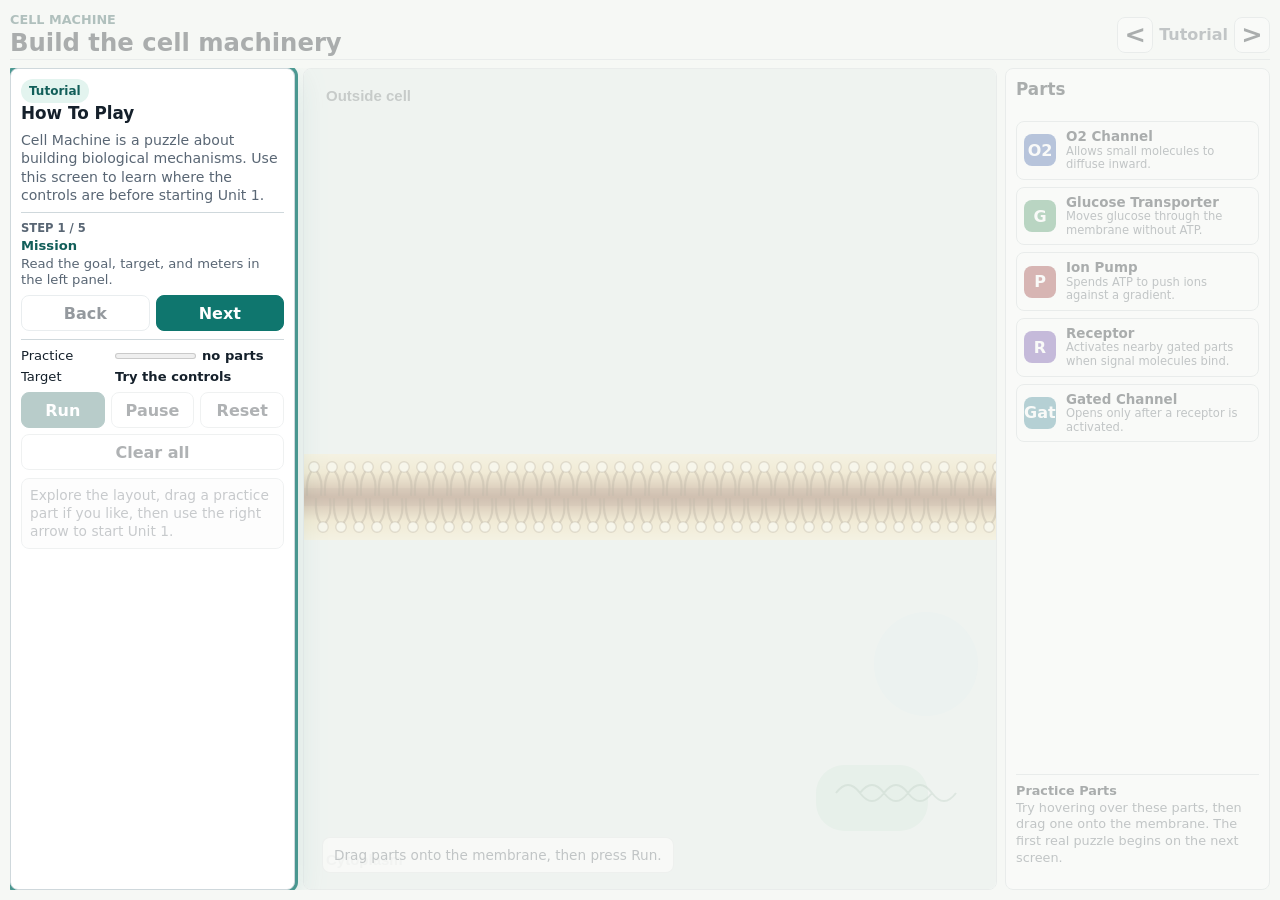
==== outputs/cell-machine/index.html @ 895e94df "Add standalone Cell Machine source" ====
<!doctype html>
<html lang="en">
  <head>
    <meta charset="utf-8" />
    <meta name="viewport" content="width=device-width, initial-scale=1" />
    <title>Cell Machine</title>
    <link rel="stylesheet" href="styles.css?v=130" />
  </head>
  <body>
    <main class="app-shell">
      <section class="topbar" aria-label="Game header">
        <div>
          <p class="kicker">Cell Machine</p>
          <h1>Build the cell machinery</h1>
        </div>
        <div class="level-nav" aria-label="Level controls">
          <button class="icon-button" id="prevLevel" title="Previous level" aria-label="Previous level">&lt;</button>
          <span id="levelCounter">Unit 1 Level 1</span>
          <button class="icon-button" id="nextLevel" title="Next level" aria-label="Next level">&gt;</button>
        </div>
      </section>

      <section class="game-layout">
        <aside class="panel mission-panel">
          <div class="mission-heading">
            <span class="badge" id="levelTag">Membrane Transport</span>
            <h2 id="levelTitle">Oxygen Diffusion</h2>
          </div>
          <p id="levelPrompt"></p>
          <div class="tutorial-panel is-hidden" id="tutorialPanel"></div>
          <div class="meters" aria-label="Cell meters">
            <div class="meter-row">
              <span>ATP</span>
              <meter id="atpMeter" min="0" max="100" value="50"></meter>
              <strong id="atpValue">50</strong>
            </div>
            <div class="meter-row" id="potentialRow">
              <span>Potential</span>
              <meter id="potentialMeter" min="-80" max="60" value="0"></meter>
              <strong id="potentialValue">0 mV</strong>
            </div>
            <div class="meter-row">
              <span id="gradientLabel">Gradient</span>
              <meter id="gradientMeter" min="0" max="100" value="40"></meter>
              <strong id="gradientValue">40</strong>
            </div>
            <div class="meter-row">
              <span>Target</span>
              <strong id="targetValue">0 / 8 O2</strong>
            </div>
          </div>
          <div class="potential-plot" id="potentialPlotPanel" aria-label="Action potential over time">
            <div class="plot-heading">
              <span>Action potential</span>
              <strong id="plotReadout">0.0s / 0 mV</strong>
            </div>
            <canvas id="potentialPlot" width="320" height="150"></canvas>
          </div>
          <div class="controls">
            <button id="runButton" class="primary">Run</button>
            <button id="pauseButton">Pause</button>
            <button id="resetButton">Reset</button>
            <button id="clearButton">Clear all</button>
          </div>
          <div class="feedback" id="feedback" role="status" aria-live="polite"></div>
        </aside>

        <section class="board-wrap" aria-label="Cell assembly board">
          <canvas id="gameCanvas" width="960" height="620"></canvas>
          <div class="drop-hint" id="dropHint">Drag parts onto the membrane, then press Run.</div>
        </section>

        <aside class="panel toolbox-panel">
          <h2>Parts</h2>
          <div class="toolbox" id="toolbox" aria-label="Available cell parts"></div>
          <div class="part-info" id="partInfo">
            <strong>Tip</strong>
            <p>Parts work best when placed across the membrane. Pumps consume ATP; synthase needs a stored gradient.</p>
          </div>
        </aside>
      </section>
    </main>

    <script src="game.js?v=130"></script>
  </body>
</html>
---- outputs/cell-machine/styles.css ----
:root {
  --ink: #15202b;
  --muted: #596674;
  --line: #cfd8dc;
  --paper: #f6f8f5;
  --panel: #ffffff;
  --outside: #d7ecff;
  --cell: #dff4de;
  --membrane-a: #f6b26b;
  --membrane-b: #e69138;
  --accent: #0f766e;
  --accent-dark: #115e59;
  --warn: #b45309;
  --good: #15803d;
  font-family: Inter, ui-sans-serif, system-ui, -apple-system, BlinkMacSystemFont, "Segoe UI", sans-serif;
}

* {
  box-sizing: border-box;
}

body {
  margin: 0;
  min-height: 100vh;
  overflow: hidden;
  color: var(--ink);
  background: var(--paper);
}

button {
  border: 1px solid var(--line);
  border-radius: 8px;
  background: #fff;
  color: var(--ink);
  min-height: 36px;
  padding: 0 12px;
  font: inherit;
  font-weight: 700;
  cursor: pointer;
}

button:hover {
  border-color: var(--accent);
}

button:disabled {
  cursor: not-allowed;
  opacity: 0.45;
}

.app-shell {
  width: min(1440px, 100%);
  height: 100vh;
  margin: 0 auto;
  padding: 10px;
  display: flex;
  flex-direction: column;
  gap: 8px;
  overflow: hidden;
}

.topbar {
  display: flex;
  align-items: center;
  justify-content: space-between;
  gap: 12px;
  min-height: 50px;
  flex: 0 0 auto;
  border-bottom: 1px solid var(--line);
}

.kicker {
  margin: 0 0 3px;
  color: var(--accent-dark);
  font-size: 0.8rem;
  font-weight: 800;
  text-transform: uppercase;
  letter-spacing: 0;
}

h1,
h2,
p {
  margin-top: 0;
}

h1 {
  margin-bottom: 0;
  font-size: clamp(1.2rem, 1.9vw, 1.65rem);
  line-height: 1.1;
}

h2 {
  font-size: 1.05rem;
  line-height: 1.2;
}

.level-nav {
  display: flex;
  align-items: center;
  gap: 6px;
  white-space: nowrap;
  color: var(--muted);
  font-weight: 800;
}

.icon-button {
  width: 36px;
  padding: 0;
  font-size: 1.6rem;
  line-height: 1;
}

.game-layout {
  flex: 1;
  min-height: 0;
  display: grid;
  grid-template-columns: minmax(220px, 285px) minmax(390px, 1fr) minmax(210px, 265px);
  gap: 8px;
  overflow: hidden;
}

.panel {
  min-height: 0;
  border: 1px solid var(--line);
  border-radius: 8px;
  background: var(--panel);
  padding: 10px;
}

.mission-panel,
.toolbox-panel {
  display: flex;
  flex-direction: column;
  gap: 8px;
  overflow: auto;
}

.mission-heading h2 {
  margin-bottom: 0;
}

.badge {
  display: inline-flex;
  align-items: center;
  min-height: 24px;
  padding: 0 8px;
  border-radius: 999px;
  background: #e3f4ef;
  color: var(--accent-dark);
  font-size: 0.75rem;
  font-weight: 800;
}

#levelPrompt {
  color: var(--muted);
  line-height: 1.3;
  margin-bottom: 0;
  font-size: 0.88rem;
}

.tutorial-panel {
  display: grid;
  gap: 7px;
  border-top: 1px solid var(--line);
  border-bottom: 1px solid var(--line);
  padding: 8px 0;
  position: relative;
  z-index: 3;
}

.tutorial-step {
  display: grid;
  gap: 2px;
  font-size: 0.82rem;
  line-height: 1.24;
}

.tutorial-step small {
  color: var(--muted);
  font-size: 0.72rem;
  font-weight: 800;
  text-transform: uppercase;
  letter-spacing: 0;
}

.tutorial-step strong {
  color: var(--accent-dark);
}

.tutorial-step span {
  color: var(--muted);
}

.tutorial-controls {
  display: grid;
  grid-template-columns: 1fr 1fr;
  gap: 6px;
}

body.tutorial-active .topbar,
body.tutorial-active .board-wrap,
body.tutorial-active .toolbox-panel,
body.tutorial-active .mission-heading,
body.tutorial-active #levelPrompt,
body.tutorial-active .meters,
body.tutorial-active .potential-plot,
body.tutorial-active .controls,
body.tutorial-active .feedback {
  opacity: 0.34;
  filter: grayscale(0.45);
  transition: opacity 140ms ease, filter 140ms ease, box-shadow 140ms ease;
}

body.tutorial-active .tutorial-panel {
  opacity: 1;
  filter: none;
}

body[data-tutorial-target="mission"] .mission-heading,
body[data-tutorial-target="mission"] #levelPrompt,
body[data-tutorial-target="mission"] .meters,
body[data-tutorial-target="board"] .board-wrap,
body[data-tutorial-target="parts"] .toolbox-panel,
body[data-tutorial-target="controls"] .controls {
  opacity: 1;
  filter: none;
}

body[data-tutorial-target="mission"] .mission-panel,
body[data-tutorial-target="board"] .board-wrap,
body[data-tutorial-target="parts"] .toolbox-panel,
body[data-tutorial-target="controls"] .controls {
  box-shadow: 0 0 0 3px rgba(15, 118, 110, 0.72), 0 10px 34px rgba(15, 118, 110, 0.18);
}

.meters {
  display: grid;
  gap: 6px;
}

.meter-row {
  display: grid;
  grid-template-columns: 88px minmax(72px, 1fr) minmax(82px, auto);
  gap: 6px;
  align-items: center;
  font-size: 0.82rem;
}

.meter-row > strong:nth-child(2):last-child {
  grid-column: 2 / -1;
}

meter {
  width: 100%;
  height: 12px;
}

.potential-plot {
  border: 1px solid var(--line);
  border-radius: 8px;
  padding: 7px;
  background: #fbfcfc;
}

.plot-heading {
  display: flex;
  justify-content: space-between;
  gap: 10px;
  margin-bottom: 4px;
  color: var(--muted);
  font-size: 0.78rem;
  font-weight: 800;
}

.plot-heading strong {
  color: var(--text);
  white-space: nowrap;
}

.is-hidden {
  display: none !important;
}

#potentialPlot {
  display: block;
  width: 100%;
  height: 96px;
}

.controls {
  display: flex;
  flex-wrap: wrap;
  gap: 6px;
}

.controls button {
  flex: 1 1 74px;
  min-width: 74px;
}

.primary {
  border-color: var(--accent);
  background: var(--accent);
  color: #fff;
}

.primary:hover {
  background: var(--accent-dark);
}

.feedback {
  min-height: 58px;
  border: 1px solid var(--line);
  border-radius: 8px;
  padding: 8px;
  color: var(--muted);
  line-height: 1.28;
  background: #fbfcfc;
  font-size: 0.86rem;
}

.feedback.success {
  border-color: #86efac;
  color: var(--good);
  background: #f0fdf4;
}

.feedback.warning {
  border-color: #fcd34d;
  color: var(--warn);
  background: #fffbeb;
}

.board-wrap {
  position: relative;
  min-height: 0;
  overflow: hidden;
  border: 1px solid var(--line);
  border-radius: 8px;
  background: #fff;
}

#gameCanvas {
  display: block;
  width: 100%;
  height: 100%;
  min-height: 0;
  touch-action: none;
}

.drop-hint {
  position: absolute;
  left: 18px;
  bottom: 16px;
  max-width: 360px;
  padding: 9px 11px;
  border: 1px solid rgba(21, 32, 43, 0.12);
  border-radius: 8px;
  background: rgba(255, 255, 255, 0.86);
  color: var(--muted);
  font-size: 0.85rem;
  pointer-events: none;
}

.toolbox {
  display: grid;
  gap: 7px;
}

.part-card {
  display: grid;
  grid-template-columns: 34px 1fr;
  align-items: center;
  gap: 8px;
  min-height: 48px;
  border: 1px solid var(--line);
  border-radius: 8px;
  padding: 7px;
  background: #fff;
  cursor: grab;
  user-select: none;
}

.part-card:hover {
  border-color: var(--accent);
}

.part-icon {
  width: 32px;
  height: 32px;
  border-radius: 8px;
  display: grid;
  place-items: center;
  color: #fff;
  font-weight: 900;
}

.part-card strong {
  display: block;
  font-size: 0.84rem;
  line-height: 1.15;
}

.part-card span {
  display: block;
  color: var(--muted);
  font-size: 0.72rem;
  line-height: 1.18;
}

.part-info {
  margin-top: auto;
  border-top: 1px solid var(--line);
  padding-top: 8px;
  color: var(--muted);
  font-size: 0.8rem;
  line-height: 1.3;
}

.part-info strong {
  color: var(--ink);
}

@media (max-width: 980px) {
  .game-layout {
    grid-template-columns: 1fr;
    overflow: auto;
  }

  .board-wrap {
    min-height: 360px;
  }

  #gameCanvas {
    min-height: 360px;
  }

  .toolbox {
    grid-template-columns: repeat(2, minmax(0, 1fr));
  }
}

@media (max-width: 620px) {
  .app-shell {
    padding: 10px;
  }

  .topbar {
    align-items: flex-start;
    flex-direction: column;
    min-height: 0;
  }

  .toolbox {
    grid-template-columns: 1fr;
  }

  .controls {
    grid-template-columns: 1fr;
  }

  .meter-row {
    grid-template-columns: 82px 1fr 72px;
  }
}
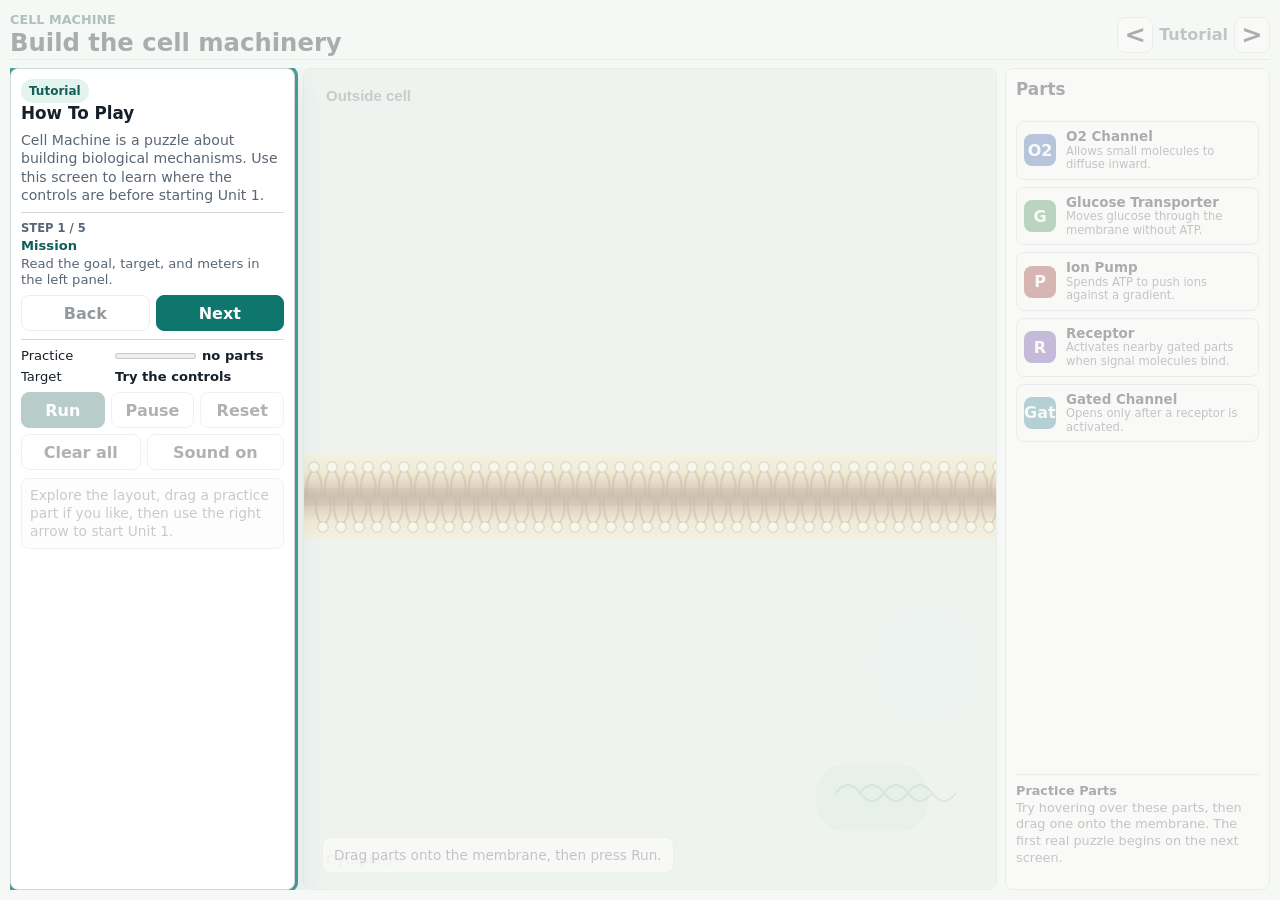
==== commit 5346f896: "Add procedural game sounds" ====
--- a/outputs/cell-machine/index.html
+++ b/outputs/cell-machine/index.html
@@ -4,7 +4,7 @@
     <meta charset="utf-8" />
     <meta name="viewport" content="width=device-width, initial-scale=1" />
     <title>Cell Machine</title>
-    <link rel="stylesheet" href="styles.css?v=130" />
+    <link rel="stylesheet" href="styles.css?v=131" />
   </head>
   <body>
     <main class="app-shell">
@@ -61,6 +61,7 @@
             <button id="pauseButton">Pause</button>
             <button id="resetButton">Reset</button>
             <button id="clearButton">Clear all</button>
+            <button id="soundButton" class="sound-toggle" type="button" aria-pressed="true">Sound on</button>
           </div>
           <div class="feedback" id="feedback" role="status" aria-live="polite"></div>
         </aside>
@@ -81,6 +82,6 @@
       </section>
     </main>
 
-    <script src="game.js?v=130"></script>
+    <script src="game.js?v=131"></script>
   </body>
 </html>
--- a/outputs/cell-machine/styles.css
+++ b/outputs/cell-machine/styles.css
@@ -299,6 +299,15 @@
   min-width: 74px;
 }
 
+.controls .sound-toggle {
+  flex: 1 1 92px;
+}
+
+.sound-toggle[aria-pressed="false"] {
+  color: var(--muted);
+  background: #f1f5f9;
+}
+
 .primary {
   border-color: var(--accent);
   background: var(--accent);
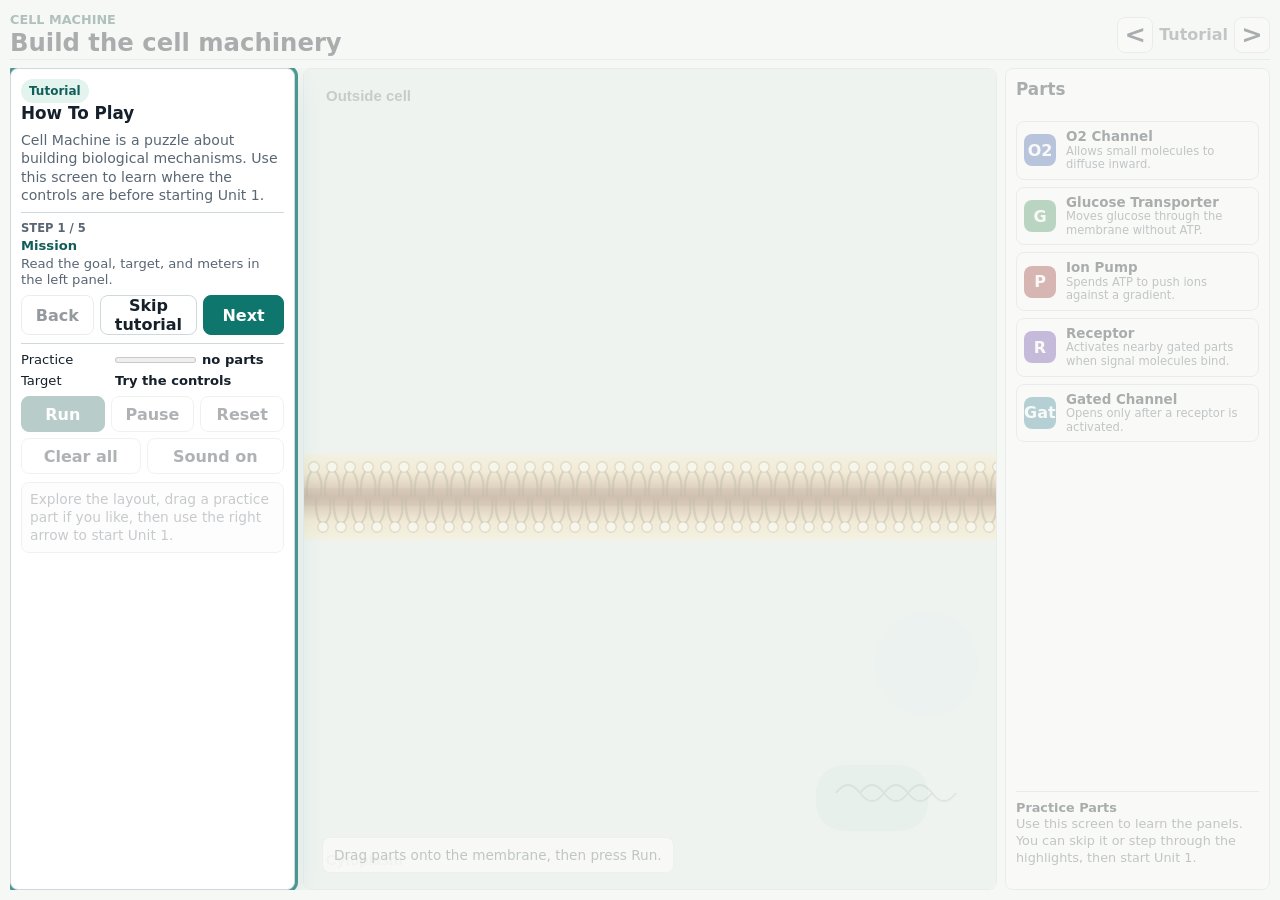
==== commit a3e15776: "Polish propagation and cascade gameplay" ====
--- a/outputs/cell-machine/index.html
+++ b/outputs/cell-machine/index.html
@@ -4,7 +4,7 @@
     <meta charset="utf-8" />
     <meta name="viewport" content="width=device-width, initial-scale=1" />
     <title>Cell Machine</title>
-    <link rel="stylesheet" href="styles.css?v=131" />
+    <link rel="stylesheet" href="styles.css?v=132" />
   </head>
   <body>
     <main class="app-shell">
@@ -76,12 +76,12 @@
           <div class="toolbox" id="toolbox" aria-label="Available cell parts"></div>
           <div class="part-info" id="partInfo">
             <strong>Tip</strong>
-            <p>Parts work best when placed across the membrane. Pumps consume ATP; synthase needs a stored gradient.</p>
+            <p>The tip changes with the current level and points to the mechanism needed for that puzzle.</p>
           </div>
         </aside>
       </section>
     </main>
 
-    <script src="game.js?v=131"></script>
+    <script src="game.js?v=137"></script>
   </body>
 </html>
--- a/outputs/cell-machine/styles.css
+++ b/outputs/cell-machine/styles.css
@@ -194,7 +194,7 @@
 
 .tutorial-controls {
   display: grid;
-  grid-template-columns: 1fr 1fr;
+  grid-template-columns: 0.9fr 1.2fr 1fr;
   gap: 6px;
 }
 
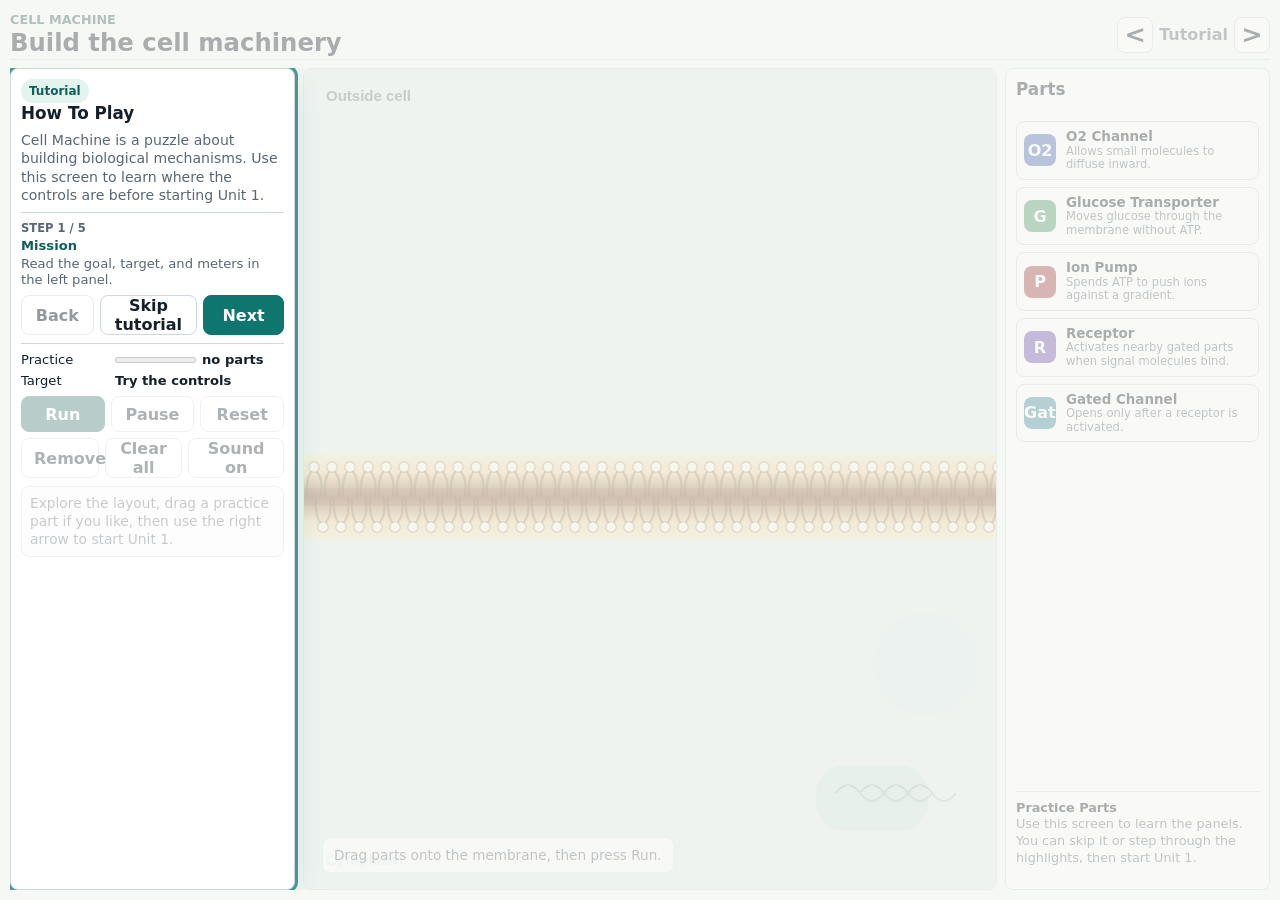
==== commit abf2adc9: "Improve mobile layout and removal controls" ====
--- a/outputs/cell-machine/index.html
+++ b/outputs/cell-machine/index.html
@@ -4,7 +4,7 @@
     <meta charset="utf-8" />
     <meta name="viewport" content="width=device-width, initial-scale=1" />
     <title>Cell Machine</title>
-    <link rel="stylesheet" href="styles.css?v=132" />
+    <link rel="stylesheet" href="styles.css?v=134" />
   </head>
   <body>
     <main class="app-shell">
@@ -60,6 +60,7 @@
             <button id="runButton" class="primary">Run</button>
             <button id="pauseButton">Pause</button>
             <button id="resetButton">Reset</button>
+            <button id="removeButton">Remove</button>
             <button id="clearButton">Clear all</button>
             <button id="soundButton" class="sound-toggle" type="button" aria-pressed="true">Sound on</button>
           </div>
@@ -82,6 +83,6 @@
       </section>
     </main>
 
-    <script src="game.js?v=137"></script>
+    <script src="game.js?v=140"></script>
   </body>
 </html>
--- a/outputs/cell-machine/styles.css
+++ b/outputs/cell-machine/styles.css
@@ -114,6 +114,7 @@
 .game-layout {
   flex: 1;
   min-height: 0;
+  min-width: 0;
   display: grid;
   grid-template-columns: minmax(220px, 285px) minmax(390px, 1fr) minmax(210px, 265px);
   gap: 8px;
@@ -122,6 +123,7 @@
 
 .panel {
   min-height: 0;
+  min-width: 0;
   border: 1px solid var(--line);
   border-radius: 8px;
   background: var(--panel);
@@ -344,6 +346,7 @@
 .board-wrap {
   position: relative;
   min-height: 0;
+  min-width: 0;
   overflow: hidden;
   border: 1px solid var(--line);
   border-radius: 8px;
@@ -395,6 +398,12 @@
   border-color: var(--accent);
 }
 
+.part-card.is-selected {
+  border-color: var(--accent);
+  background: #ecfdf5;
+  box-shadow: 0 0 0 2px rgba(15, 118, 110, 0.18);
+}
+
 .part-icon {
   width: 32px;
   height: 32px;
@@ -403,12 +412,18 @@
   place-items: center;
   color: #fff;
   font-weight: 900;
+}
+
+.part-card > div:last-child {
+  min-width: 0;
 }
 
 .part-card strong {
   display: block;
   font-size: 0.84rem;
   line-height: 1.15;
+  min-width: 0;
+  overflow-wrap: anywhere;
 }
 
 .part-card span {
@@ -416,6 +431,8 @@
   color: var(--muted);
   font-size: 0.72rem;
   line-height: 1.18;
+  min-width: 0;
+  overflow-wrap: anywhere;
 }
 
 .part-info {
@@ -432,13 +449,24 @@
 }
 
 @media (max-width: 980px) {
+  body {
+    overflow: auto;
+  }
+
+  .app-shell {
+    height: auto;
+    min-height: 100dvh;
+    overflow: visible;
+  }
+
   .game-layout {
     grid-template-columns: 1fr;
-    overflow: auto;
+    overflow: visible;
   }
 
   .board-wrap {
     min-height: 360px;
+    height: min(64vh, 520px);
   }
 
   #gameCanvas {
@@ -451,25 +479,166 @@
 }
 
 @media (max-width: 620px) {
+  body {
+    min-width: 320px;
+    max-width: 100%;
+  }
+
   .app-shell {
-    padding: 10px;
+    width: 100%;
+    max-width: 100%;
+    padding: 8px;
+    gap: 7px;
   }
 
   .topbar {
     align-items: flex-start;
     flex-direction: column;
+    gap: 6px;
     min-height: 0;
+    padding-bottom: 8px;
+    min-width: 0;
+  }
+
+  .kicker {
+    margin-bottom: 1px;
+    font-size: 0.72rem;
+  }
+
+  h1 {
+    font-size: 1.12rem;
+  }
+
+  .level-nav {
+    width: 100%;
+    justify-content: space-between;
+    gap: 8px;
+  }
+
+  #levelCounter {
+    min-width: 0;
+    text-align: center;
+  }
+
+  .icon-button {
+    width: 42px;
+    min-height: 40px;
+    flex: 0 0 42px;
+  }
+
+  .game-layout {
+    gap: 7px;
+    width: 100%;
+    max-width: 100%;
+  }
+
+  .mission-panel {
+    order: 1;
+  }
+
+  .toolbox-panel {
+    order: 2;
+  }
+
+  .board-wrap {
+    order: 3;
+    height: clamp(320px, 78vw, 430px);
+    min-height: 320px;
+  }
+
+  #gameCanvas {
+    min-height: 320px;
+  }
+
+  .panel {
+    width: 100%;
+    max-width: 100%;
+    padding: 8px;
+  }
+
+  #levelPrompt {
+    font-size: 0.82rem;
+    overflow-wrap: anywhere;
+  }
+
+  .meters {
+    gap: 5px;
+  }
+
+  .tutorial-controls {
+    grid-template-columns: 1fr;
+  }
+
+  .tutorial-controls button {
+    width: 100%;
+    min-width: 0;
   }
 
   .toolbox {
     grid-template-columns: 1fr;
+    gap: 6px;
+  }
+
+  .part-card {
+    grid-template-columns: 30px 1fr;
+    min-height: 48px;
+    padding: 6px;
+    gap: 7px;
+    touch-action: manipulation;
+  }
+
+  .part-icon {
+    width: 30px;
+    height: 30px;
+  }
+
+  .part-card strong {
+    font-size: 0.78rem;
+  }
+
+  .part-card span {
+    display: none;
   }
 
   .controls {
-    grid-template-columns: 1fr;
+    display: grid;
+    grid-template-columns: repeat(2, minmax(0, 1fr));
+  }
+
+  .controls button {
+    min-width: 0;
+    min-height: 40px;
   }
 
   .meter-row {
-    grid-template-columns: 82px 1fr 72px;
-  }
-}
+    grid-template-columns: 76px minmax(64px, 1fr) minmax(64px, auto);
+    font-size: 0.78rem;
+  }
+
+  .potential-plot {
+    padding: 6px;
+  }
+
+  #potentialPlot {
+    height: 80px;
+  }
+
+  .feedback {
+    min-height: 0;
+    font-size: 0.8rem;
+  }
+
+  .part-info {
+    margin-top: 0;
+    font-size: 0.76rem;
+  }
+
+  .drop-hint {
+    left: 10px;
+    right: 10px;
+    bottom: 10px;
+    max-width: none;
+    padding: 7px 9px;
+    font-size: 0.76rem;
+  }
+}
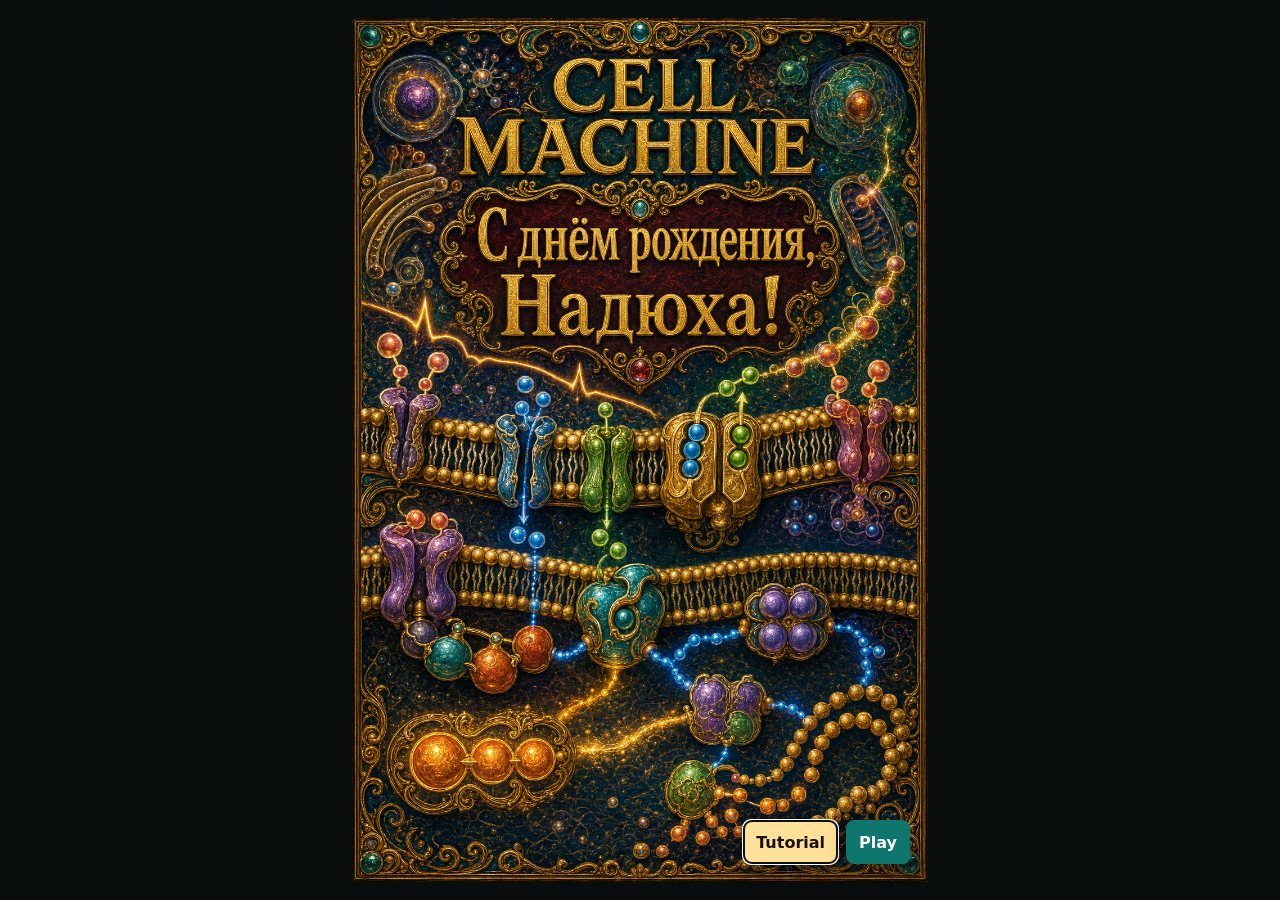
==== commit 0d4e7cef: "Add opening splash and sync oxygen sound" ====
--- a/outputs/cell-machine/index.html
+++ b/outputs/cell-machine/index.html
@@ -4,10 +4,20 @@
     <meta charset="utf-8" />
     <meta name="viewport" content="width=device-width, initial-scale=1" />
     <title>Cell Machine</title>
-    <link rel="stylesheet" href="styles.css?v=134" />
+    <link rel="stylesheet" href="styles.css?v=136" />
   </head>
-  <body>
-    <main class="app-shell">
+  <body class="splash-active">
+    <section class="opening-splash" id="openingSplash" role="dialog" aria-modal="true" aria-label="Cell Machine birthday greeting">
+      <div class="opening-splash__content">
+        <img src="birthday-splash.png" alt="Cell Machine. С днем рождения, Надюха!" />
+        <div class="opening-splash__actions">
+          <button class="opening-splash__button" id="openingSplashTutorialButton" type="button">Tutorial</button>
+          <button class="primary opening-splash__button" id="openingSplashPlayButton" type="button">Play</button>
+        </div>
+      </div>
+    </section>
+
+    <main class="app-shell" id="appShell" inert aria-hidden="true">
       <section class="topbar" aria-label="Game header">
         <div>
           <p class="kicker">Cell Machine</p>
@@ -83,6 +93,6 @@
       </section>
     </main>
 
-    <script src="game.js?v=140"></script>
+    <script src="game.js?v=142"></script>
   </body>
 </html>
--- a/outputs/cell-machine/styles.css
+++ b/outputs/cell-machine/styles.css
@@ -27,6 +27,62 @@
   background: var(--paper);
 }
 
+body.splash-active {
+  overflow: hidden;
+}
+
+.opening-splash {
+  position: fixed;
+  inset: 0;
+  z-index: 100;
+  display: grid;
+  place-items: center;
+  padding: 18px;
+  background: #090d0e;
+}
+
+.opening-splash.is-dismissed {
+  display: none;
+}
+
+.opening-splash__content {
+  position: relative;
+  display: grid;
+  justify-items: center;
+  width: min(calc((100vh - 36px) * 2 / 3), calc(100vw - 36px), 760px);
+  aspect-ratio: 2 / 3;
+}
+
+.opening-splash__content img {
+  display: block;
+  width: 100%;
+  height: 100%;
+  min-height: 0;
+  object-fit: contain;
+}
+
+.opening-splash__actions {
+  position: absolute;
+  right: 18px;
+  bottom: 18px;
+  display: flex;
+  gap: 8px;
+}
+
+.opening-splash__button {
+  min-height: 44px;
+  border-color: #d6a84c;
+  color: #17110a;
+  background: #f3c96c;
+  box-shadow: 0 4px 18px rgba(0, 0, 0, 0.42);
+}
+
+.opening-splash__button:hover,
+.opening-splash__button:focus-visible {
+  border-color: #fff1bc;
+  background: #ffe19a;
+}
+
 button {
   border: 1px solid var(--line);
   border-radius: 8px;
@@ -484,6 +540,24 @@
     max-width: 100%;
   }
 
+  .opening-splash {
+    padding: 8px;
+  }
+
+  .opening-splash__content {
+    width: min(calc((100vh - 16px) * 2 / 3), calc(100vw - 16px));
+  }
+
+  .opening-splash__actions {
+    right: 12px;
+    bottom: 12px;
+    gap: 6px;
+  }
+
+  .opening-splash__button {
+    min-height: 48px;
+  }
+
   .app-shell {
     width: 100%;
     max-width: 100%;
